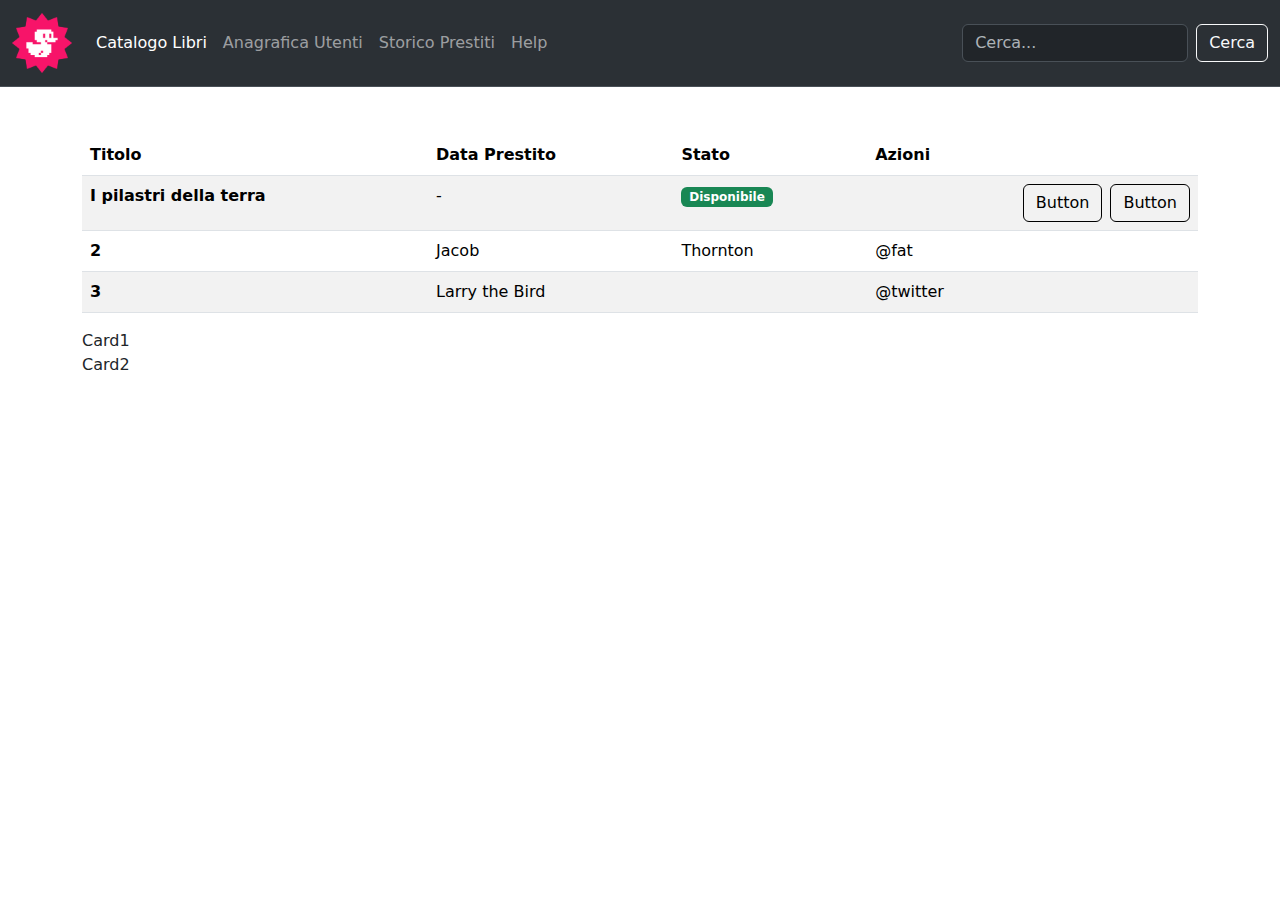
==== index.html @ 93fed4a9 "feat: add main table structure" ====
<!doctype html>
<html lang="en">
  <head>
    <meta charset="utf-8">
    <meta name="viewport" content="width=device-width, initial-scale=1">
    <title>Bootstrap Dashboard</title>
    <link href="https://cdn.jsdelivr.net/npm/bootstrap@5.3.3/dist/css/bootstrap.min.css" rel="stylesheet" integrity="sha384-QWTKZyjpPEjISv5WaRU9OFeRpok6YctnYmDr5pNlyT2bRjXh0JMhjY6hW+ALEwIH" crossorigin="anonymous">
    <link rel="stylesheet" href="./css/style.css">
  </head>
  <body>
    
    <!-- INSERIMENTO HEADER -->
     <header>
        <nav class="navbar navbar-expand-lg bg-body-tertiary navbar bg-dark border-bottom border-body" data-bs-theme="dark">
            <div class="container-fluid">
              <a class="navbar-brand" href="#">  
                <img src="./img/duck.png" class="ms-thumb" alt="quaqua">
              </a>
              <button class="navbar-toggler" type="button" data-bs-toggle="collapse" data-bs-target="#navbarSupportedContent" aria-controls="navbarSupportedContent" aria-expanded="false" aria-label="Toggle navigation">
                <span class="navbar-toggler-icon"></span>
              </button>
              <div class="collapse navbar-collapse" id="navbarSupportedContent">
                <ul class="navbar-nav me-auto mb-2 mb-lg-0">
                  <li class="nav-item">
                    <a class="nav-link active" aria-current="page" href="#">Catalogo Libri</a>
                  </li>
                  <li class="nav-item">
                    <a class="nav-link" href="#">Anagrafica Utenti</a>
                  </li>
                  <li class="nav-item">
                    <a class="nav-link" href="#">Storico Prestiti</a>
                  </li>
                  <li class="nav-item">
                    <a class="nav-link" href="#">Help</a>
                  </li>                  
                </ul>
                <form class="d-flex" role="search">
                  <input class="form-control me-2" type="search" placeholder="Cerca..." aria-label="Search">
                  <button class="btn btn-outline-light" type="submit">Cerca</button>
                </form>
              </div>
            </div>
          </nav>
     </header>
    <!-- /HEADER -->

    <!-- INSERIMENTO MAIN -->
    <main class="container mt-5">

            <div class="row align-items-start">
              <div class="col-12">
                
                <table class="table table-striped">
                    <thead>
                      <tr>
                        <th scope="col">Titolo</th>
                        <th scope="col">Data Prestito</th>
                        <th scope="col">Stato</th>
                        <th scope="col">Azioni</th>
                      </tr>
                    </thead>
                    <tbody>
                      <tr>
                        <th scope="row">I pilastri della terra</th>
                        <td>- </td>
                        <td><span class="badge text-bg-success">Disponibile</span></td>
                        <td>
                            <div class="d-grid gap-2 d-md-flex justify-content-md-end">
                                <button class="btn active" data-bs-toggle="button" aria-pressed="true">Button</button>
                                <button type="button" class="btn active" data-bs-toggle="button" aria-pressed="true">Button</button>
                            </div>
                        </td>
                      </tr>
                      <tr>
                        <th scope="row">2</th>
                        <td>Jacob</td>
                        <td>Thornton</td>
                        <td>@fat</td>
                      </tr>
                      <tr>
                        <th scope="row">3</th>
                        <td colspan="2">Larry the Bird</td>
                        <td>@twitter</td>
                      </tr>
                    </tbody>
                  </table>

              </div>
              
              <div class="col-12">                
                    <div class="row align-items-start">
                      
                      <div class="col-12">
                        Card1
                      </div>
                      
                      <div class="col-12">
                        Card2
                      </div>
                      
                    </div>
                </div>
            </div>
    </main>
    <!-- /MAIN -->


    <script src="https://cdn.jsdelivr.net/npm/bootstrap@5.3.3/dist/js/bootstrap.bundle.min.js" integrity="sha384-YvpcrYf0tY3lHB60NNkmXc5s9fDVZLESaAA55NDzOxhy9GkcIdslK1eN7N6jIeHz" crossorigin="anonymous"></script>
  </body>
</html>
---- css/style.css ----
.ms-thumb{
    width: 60px;
    height: 60px;
}
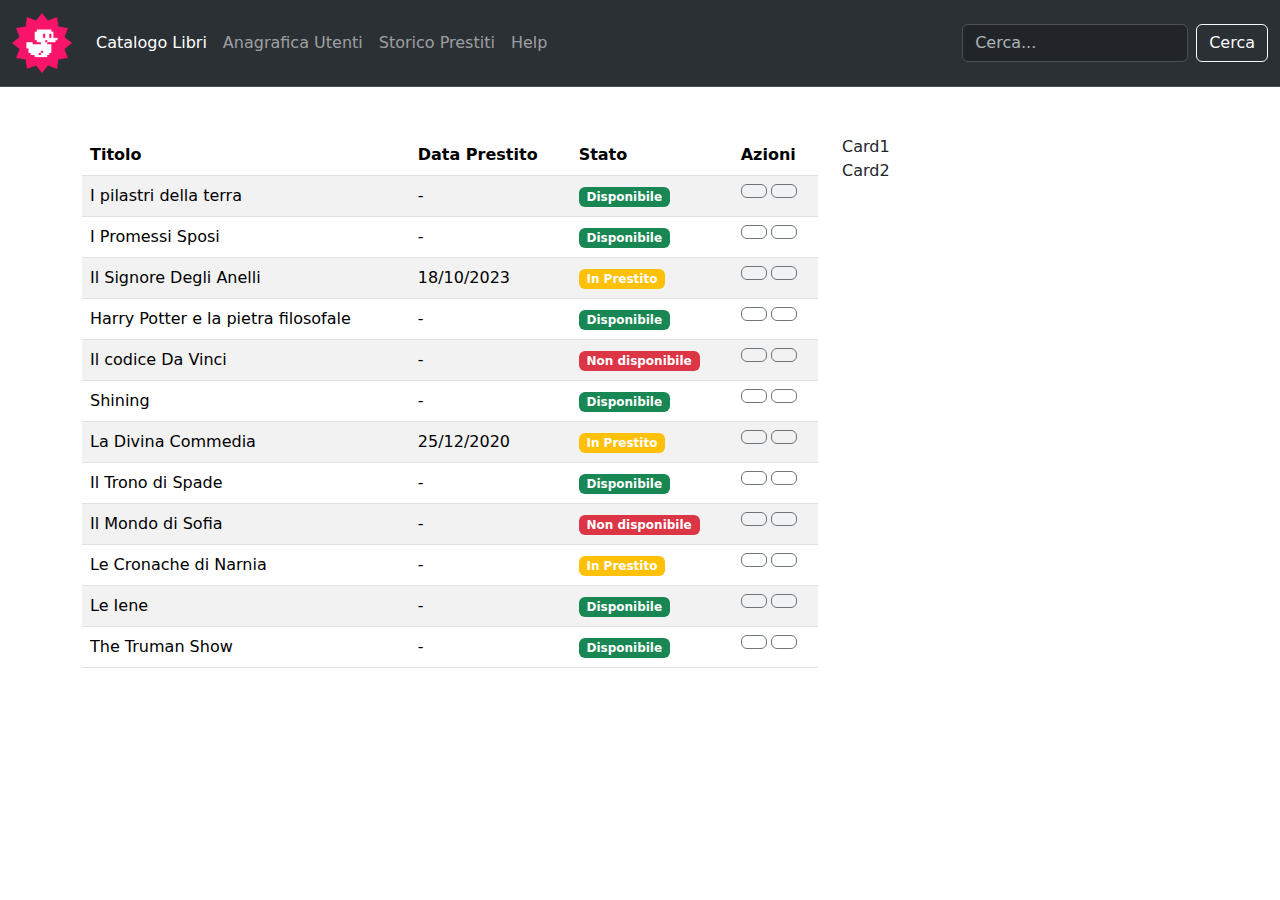
==== commit 4652709f: "feat: add main table details" ====
--- a/index.html
+++ b/index.html
@@ -4,7 +4,12 @@
     <meta charset="utf-8">
     <meta name="viewport" content="width=device-width, initial-scale=1">
     <title>Bootstrap Dashboard</title>
+     <!-- INSERIMENTO FONT AWESOME -->
+     <link rel="stylesheet" href="https://cdnjs.cloudflare.com/ajax/libs/font-awesome/6.6.0/css/all.min.css" integrity="sha512-Kc323vGBEqzTmouAECnVceyQqyqdsSiqLQISBL29aUW4U/M7pSPA/gEUZQqv1cwx4OnYxTxve5UMg5GT6L4JJg==" crossorigin="anonymous" referrerpolicy="no-referrer" />
+     <!-- /FONT AWESOME -->  
+     <!-- INSERIMENTO BOOTSTRAP -->
     <link href="https://cdn.jsdelivr.net/npm/bootstrap@5.3.3/dist/css/bootstrap.min.css" rel="stylesheet" integrity="sha384-QWTKZyjpPEjISv5WaRU9OFeRpok6YctnYmDr5pNlyT2bRjXh0JMhjY6hW+ALEwIH" crossorigin="anonymous">
+     <!-- /INSERIMENTO BOOTSTRAP -->
     <link rel="stylesheet" href="./css/style.css">
   </head>
   <body>
@@ -48,46 +53,168 @@
     <main class="container mt-5">
 
             <div class="row align-items-start">
-              <div class="col-12">
+              <div class="col-12 col-lg-8">
                 
                 <table class="table table-striped">
                     <thead>
                       <tr>
                         <th scope="col">Titolo</th>
-                        <th scope="col">Data Prestito</th>
+                        <th scope="col" class="d-none d-md-table-cell">Data Prestito</th>
                         <th scope="col">Stato</th>
                         <th scope="col">Azioni</th>
                       </tr>
                     </thead>
                     <tbody>
                       <tr>
-                        <th scope="row">I pilastri della terra</th>
-                        <td>- </td>
-                        <td><span class="badge text-bg-success">Disponibile</span></td>
-                        <td>
-                            <div class="d-grid gap-2 d-md-flex justify-content-md-end">
-                                <button class="btn active" data-bs-toggle="button" aria-pressed="true">Button</button>
-                                <button type="button" class="btn active" data-bs-toggle="button" aria-pressed="true">Button</button>
-                            </div>
-                        </td>
-                      </tr>
-                      <tr>
-                        <th scope="row">2</th>
-                        <td>Jacob</td>
-                        <td>Thornton</td>
-                        <td>@fat</td>
-                      </tr>
-                      <tr>
-                        <th scope="row">3</th>
-                        <td colspan="2">Larry the Bird</td>
-                        <td>@twitter</td>
-                      </tr>
+                        <th scope="row" style="font-weight: 400;">I pilastri della terra</th>                     
+                        <td class="d-none d-md-table-cell">- </td>
+                        <td><span class="badge text-bg-success">Disponibile</span></td>
+                        <td>
+                            <nav class="d-flex gap-1 ">
+                            <button class="btn btn-outline-secondary" type="submit"><i class="fa-solid fa-pencil"></i></button>
+                            <button class="btn btn-outline-secondary" type="submit"><i class="fa-solid fa-trash"></i></button>
+                            </nav>
+                        </td>
+                      </tr>
+                      
+                      <tr>
+                        <th scope="row" style="font-weight: 400;">I Promessi Sposi</th>                     
+                        <td class="d-none d-md-table-cell">- </td>
+                        <td><span class="badge text-bg-success">Disponibile</span></td>
+                        <td>
+                            <nav class="d-flex gap-1 ">
+                            <button class="btn btn-outline-secondary" type="submit"><i class="fa-solid fa-pencil"></i></button>
+                            <button class="btn btn-outline-secondary" type="submit"><i class="fa-solid fa-trash"></i></button>
+                            </nav>
+                        </td>
+                      </tr>
+
+                      <tr>
+                        <th scope="row" style="font-weight: 400;">Il Signore Degli Anelli</th>                     
+                        <td class="d-none d-md-table-cell">18/10/2023</td>
+                        <td><span class="badge text-bg-warning text-white">In Prestito</span></td>
+                        <td>
+                            <nav class="d-flex gap-1 ">
+                            <button class="btn btn-outline-secondary" type="submit"><i class="fa-solid fa-pencil"></i></button>
+                            <button class="btn btn-outline-secondary" type="submit"><i class="fa-solid fa-trash"></i></button>
+                            </nav>
+                        </td>
+                      </tr>
+
+                      <tr>
+                        <th scope="row" style="font-weight: 400;">Harry Potter e la pietra filosofale</th>                     
+                        <td class="d-none d-md-table-cell">- </td>
+                        <td><span class="badge text-bg-success">Disponibile</span></td>
+                        <td>
+                            <nav class="d-flex gap-1 ">
+                            <button class="btn btn-outline-secondary" type="submit"><i class="fa-solid fa-pencil"></i></button>
+                            <button class="btn btn-outline-secondary" type="submit"><i class="fa-solid fa-trash"></i></button>
+                            </nav>
+                        </td>
+                      </tr>
+
+                      <tr>
+                        <th scope="row" style="font-weight: 400;">Il codice Da Vinci</th>                     
+                        <td class="d-none d-md-table-cell">- </td>
+                        <td><span class="badge text-bg-danger">Non disponibile</span></td>
+                        <td>
+                            <nav class="d-flex gap-1 ">
+                            <button class="btn btn-outline-secondary" type="submit"><i class="fa-solid fa-pencil"></i></button>
+                            <button class="btn btn-outline-secondary" type="submit"><i class="fa-solid fa-trash"></i></button>
+                            </nav>
+                        </td>
+                      </tr>
+
+                      <tr>
+                        <th scope="row" style="font-weight: 400;">Shining</th>                     
+                        <td class="d-none d-md-table-cell">- </td>
+                        <td><span class="badge text-bg-success">Disponibile</span></td>
+                        <td>
+                            <nav class="d-flex gap-1 ">
+                            <button class="btn btn-outline-secondary" type="submit"><i class="fa-solid fa-pencil"></i></button>
+                            <button class="btn btn-outline-secondary" type="submit"><i class="fa-solid fa-trash"></i></button>
+                            </nav>
+                        </td>
+                      </tr>
+
+                      <tr>
+                        <th scope="row" style="font-weight: 400;">La Divina Commedia</th>                     
+                        <td class="d-none d-md-table-cell">25/12/2020 </td>
+                        <td><span class="badge text-bg-warning text-white">In Prestito</span></td>
+                        <td>
+                            <nav class="d-flex gap-1 ">
+                            <button class="btn btn-outline-secondary" type="submit"><i class="fa-solid fa-pencil"></i></button>
+                            <button class="btn btn-outline-secondary" type="submit"><i class="fa-solid fa-trash"></i></button>
+                            </nav>
+                        </td>
+                      </tr>
+
+                      <tr>
+                        <th scope="row" style="font-weight: 400;">Il Trono di Spade</th>                     
+                        <td class="d-none d-md-table-cell">- </td>
+                        <td><span class="badge text-bg-success">Disponibile</span></td>
+                        <td>
+                            <nav class="d-flex gap-1 ">
+                            <button class="btn btn-outline-secondary" type="submit"><i class="fa-solid fa-pencil"></i></button>
+                            <button class="btn btn-outline-secondary" type="submit"><i class="fa-solid fa-trash"></i></button>
+                            </nav>
+                        </td>
+                      </tr>
+
+                      <tr>
+                        <th scope="row" style="font-weight: 400;">Il Mondo di Sofia</th>                     
+                        <td class="d-none d-md-table-cell">- </td>
+                        <td><span class="badge text-bg-danger">Non disponibile</span></td>
+                        <td>
+                            <nav class="d-flex gap-1 ">
+                            <button class="btn btn-outline-secondary" type="submit"><i class="fa-solid fa-pencil"></i></button>
+                            <button class="btn btn-outline-secondary" type="submit"><i class="fa-solid fa-trash"></i></button>
+                            </nav>
+                        </td>
+                      </tr>
+
+                      <tr>
+                        <th scope="row" style="font-weight: 400;">Le Cronache di Narnia</th>                     
+                        <td class="d-none d-md-table-cell">- </td>
+                        <td><span class="badge text-bg-warning text-white">In Prestito</span></td>
+                        <td>
+                            <nav class="d-flex gap-1 ">
+                            <button class="btn btn-outline-secondary" type="submit"><i class="fa-solid fa-pencil"></i></button>
+                            <button class="btn btn-outline-secondary" type="submit"><i class="fa-solid fa-trash"></i></button>
+                            </nav>
+                        </td>
+                      </tr>
+
+                      <tr>
+                        <th scope="row" style="font-weight: 400;">Le Iene</th>                     
+                        <td class="d-none d-md-table-cell">- </td>
+                        <td><span class="badge text-bg-success">Disponibile</span></td>
+                        <td>
+                            <nav class="d-flex gap-1 ">
+                            <button class="btn btn-outline-secondary" type="submit"><i class="fa-solid fa-pencil"></i></button>
+                            <button class="btn btn-outline-secondary" type="submit"><i class="fa-solid fa-trash"></i></button>
+                            </nav>
+                        </td>
+                      </tr>
+
+                      <tr>
+                        <th scope="row" style="font-weight: 400;">The Truman Show</th>                     
+                        <td class="d-none d-md-table-cell">- </td>
+                        <td><span class="badge text-bg-success">Disponibile</span></td>
+                        <td>
+                            <nav class="d-flex gap-1 ">
+                            <button class="btn btn-outline-secondary" type="submit"><i class="fa-solid fa-pencil"></i></button>
+                            <button class="btn btn-outline-secondary" type="submit"><i class="fa-solid fa-trash"></i></button>
+                            </nav>
+                        </td>
+                      </tr>
+                      
                     </tbody>
                   </table>
 
               </div>
               
-              <div class="col-12">                
+              <div class="col-12 col-lg-4">                
                     <div class="row align-items-start">
                       
                       <div class="col-12">
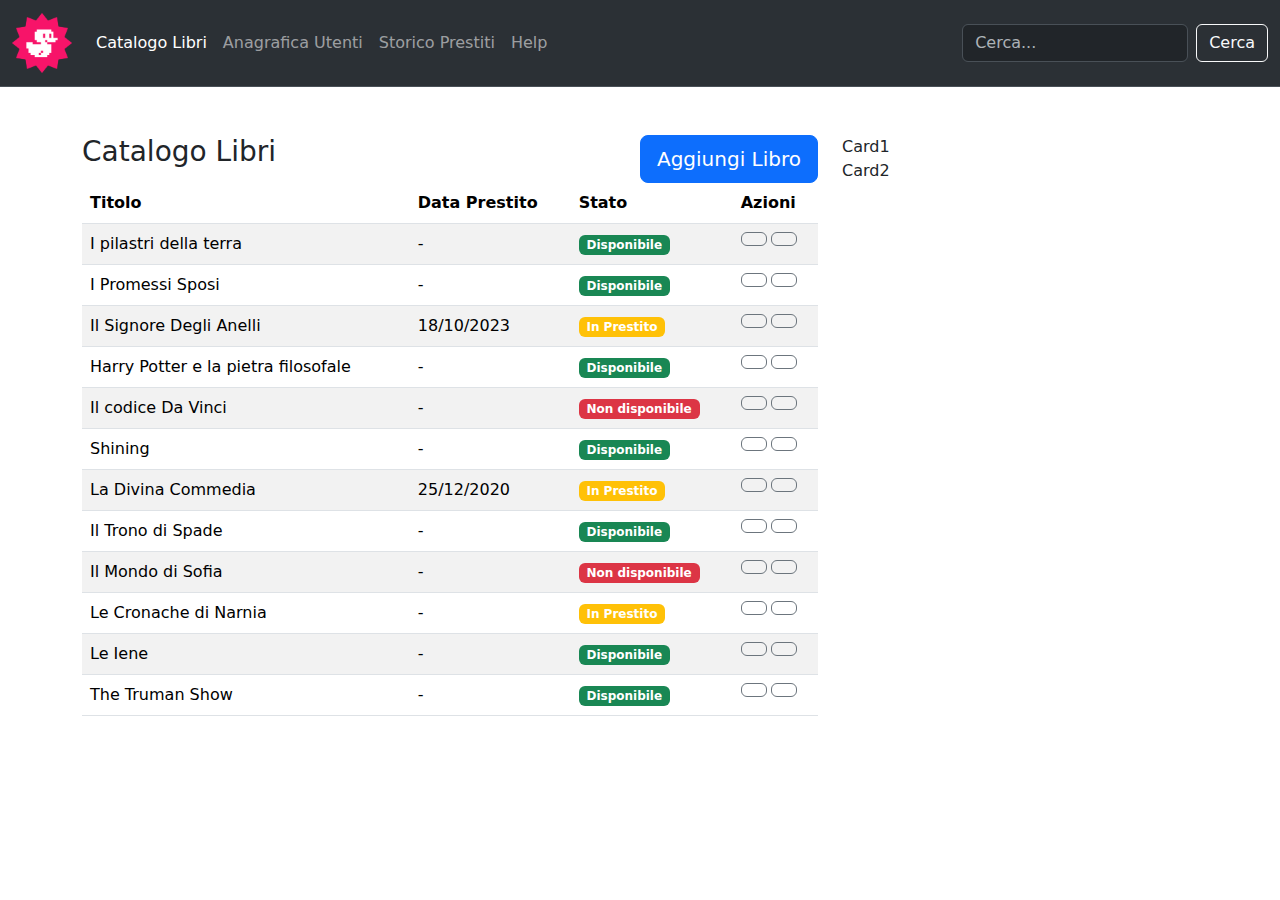
==== commit de52e639: "feat: add main title and button" ====
--- a/index.html
+++ b/index.html
@@ -51,10 +51,14 @@
 
     <!-- INSERIMENTO MAIN -->
     <main class="container mt-5">
-
-            <div class="row align-items-start">
-              <div class="col-12 col-lg-8">
-                
+        
+        <div class="row align-items-start">    
+            <div class="col-12 col-lg-8">
+                <div class="d-flex justify-content-between">
+                    <h3>Catalogo Libri</h3>
+                    <button type="button" class="btn btn-primary btn-lg">Aggiungi Libro</button>
+                </div>
+                <!-- /TABELLA PRINCIPALE -->
                 <table class="table table-striped">
                     <thead>
                       <tr>
@@ -208,26 +212,29 @@
                             </nav>
                         </td>
                       </tr>
-                      
                     </tbody>
-                  </table>
-
-              </div>
+                </table>
+                <!-- /TABELLA PRINCIPALE -->
+
+            </div>
               
-              <div class="col-12 col-lg-4">                
+            <div class="col-12 col-lg-4"> 
                     <div class="row align-items-start">
-                      
-                      <div class="col-12">
-                        Card1
-                      </div>
-                      
-                      <div class="col-12">
-                        Card2
-                      </div>
-                      
+                        
+                        <!-- INSERIMENTO CARD 1 -->
+                        <div class="col-12">
+                            Card1
+                        </div>
+                        <!-- /CARD 1 -->
+                        
+                        <!-- INSERIMENTO CARD 2 -->
+                        <div class="col-12">
+                            Card2
+                        </div>
+                        <!-- /CARD 2 -->
                     </div>
-                </div>
             </div>
+        </div>
     </main>
     <!-- /MAIN -->
 
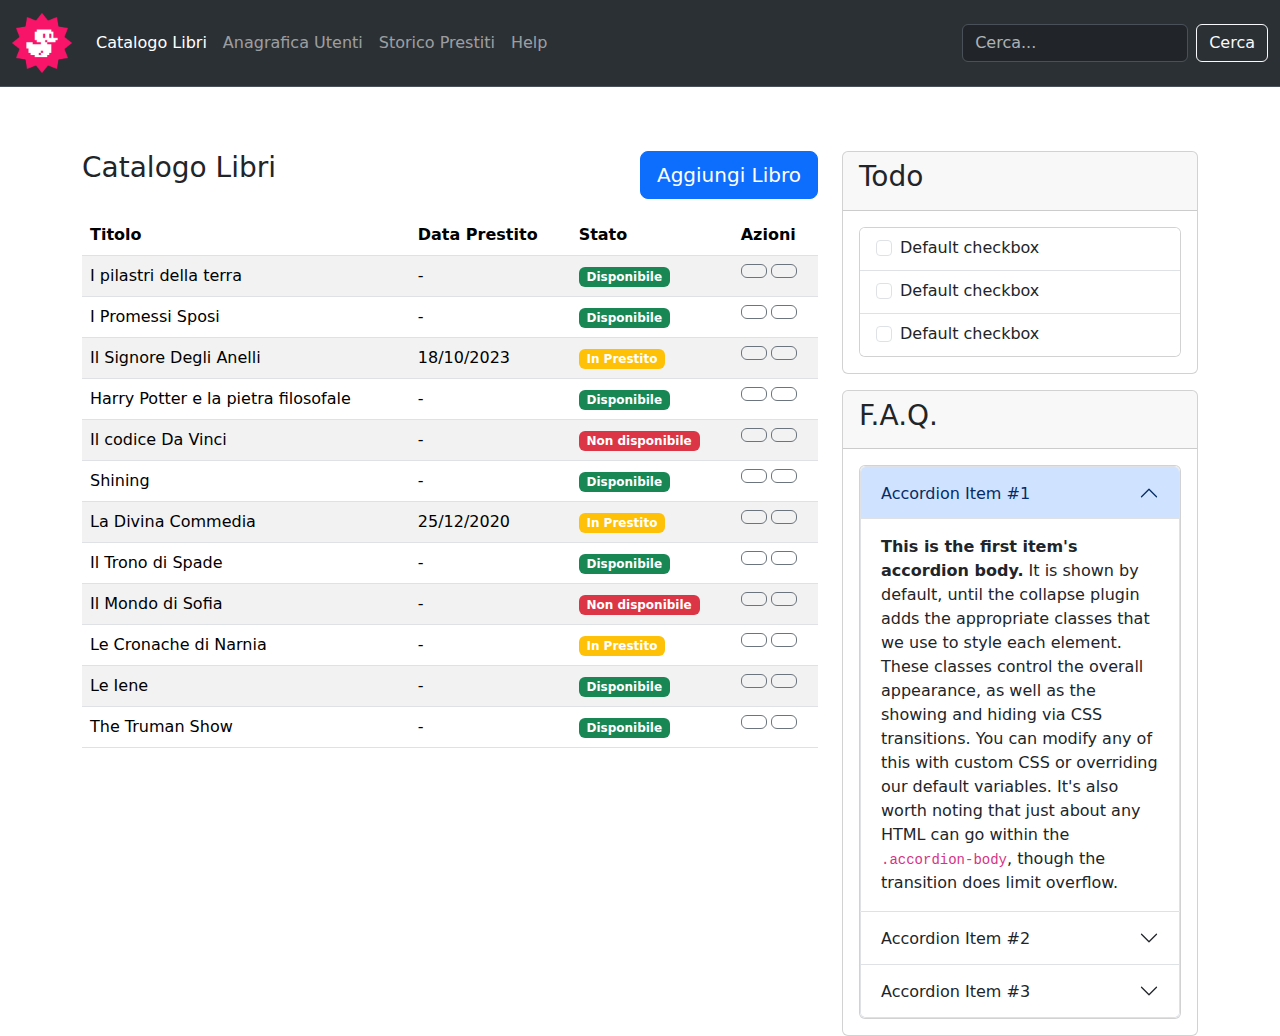
==== commit 51b400a0: "feat: add cards structure" ====
--- a/index.html
+++ b/index.html
@@ -54,7 +54,7 @@
         
         <div class="row align-items-start">    
             <div class="col-12 col-lg-8">
-                <div class="d-flex justify-content-between">
+                <div class="d-flex justify-content-between my-3">
                     <h3>Catalogo Libri</h3>
                     <button type="button" class="btn btn-primary btn-lg">Aggiungi Libro</button>
                 </div>
@@ -222,14 +222,91 @@
                     <div class="row align-items-start">
                         
                         <!-- INSERIMENTO CARD 1 -->
-                        <div class="col-12">
-                            Card1
+                        <div class="col-12 my-3">
+                            <div class="card">
+                                <div class="card-header">
+                                  <h3>Todo</h3>
+                                </div>
+                                <div class="card-body">
+                                    <div class="card" style="width: 100%;">
+                                        <ul class="list-group list-group-flush">
+                                          <li class="list-group-item"><div class="form-check">
+                                            <input class="form-check-input" type="checkbox" value="" id="flexCheckDefault">
+                                            <label class="form-check-label" for="flexCheckDefault">
+                                              Default checkbox
+                                            </label>
+                                          </div></li>
+                                          <li class="list-group-item"><div class="form-check">
+                                            <input class="form-check-input" type="checkbox" value="" id="flexCheckDefault">
+                                            <label class="form-check-label" for="flexCheckDefault">
+                                              Default checkbox
+                                            </label>
+                                          </div></li>
+                                          <li class="list-group-item"><div class="form-check">
+                                            <input class="form-check-input" type="checkbox" value="" id="flexCheckDefault">
+                                            <label class="form-check-label" for="flexCheckDefault">
+                                              Default checkbox
+                                            </label>
+                                          </div></li>
+                                        </ul>
+                                      </div>
+                                </div>
+                              </div>
+
                         </div>
                         <!-- /CARD 1 -->
                         
                         <!-- INSERIMENTO CARD 2 -->
                         <div class="col-12">
-                            Card2
+                            <div class="card">
+                                <div class="card-header">
+                                  <h3>F.A.Q.</h3>
+                                </div>
+                                <div class="card-body">
+                                    <div class="card" style="width: 100%;">
+                                        
+                                        <div class="accordion" id="accordionExample">
+                                            <div class="accordion-item">
+                                              <h2 class="accordion-header">
+                                                <button class="accordion-button" type="button" data-bs-toggle="collapse" data-bs-target="#collapseOne" aria-expanded="true" aria-controls="collapseOne">
+                                                  Accordion Item #1
+                                                </button>
+                                              </h2>
+                                              <div id="collapseOne" class="accordion-collapse collapse show" data-bs-parent="#accordionExample">
+                                                <div class="accordion-body">
+                                                  <strong>This is the first item's accordion body.</strong> It is shown by default, until the collapse plugin adds the appropriate classes that we use to style each element. These classes control the overall appearance, as well as the showing and hiding via CSS transitions. You can modify any of this with custom CSS or overriding our default variables. It's also worth noting that just about any HTML can go within the <code>.accordion-body</code>, though the transition does limit overflow.
+                                                </div>
+                                              </div>
+                                            </div>
+                                            <div class="accordion-item">
+                                              <h2 class="accordion-header">
+                                                <button class="accordion-button collapsed" type="button" data-bs-toggle="collapse" data-bs-target="#collapseTwo" aria-expanded="false" aria-controls="collapseTwo">
+                                                  Accordion Item #2
+                                                </button>
+                                              </h2>
+                                              <div id="collapseTwo" class="accordion-collapse collapse" data-bs-parent="#accordionExample">
+                                                <div class="accordion-body">
+                                                  <strong>This is the second item's accordion body.</strong> It is hidden by default, until the collapse plugin adds the appropriate classes that we use to style each element. These classes control the overall appearance, as well as the showing and hiding via CSS transitions. You can modify any of this with custom CSS or overriding our default variables. It's also worth noting that just about any HTML can go within the <code>.accordion-body</code>, though the transition does limit overflow.
+                                                </div>
+                                              </div>
+                                            </div>
+                                            <div class="accordion-item">
+                                              <h2 class="accordion-header">
+                                                <button class="accordion-button collapsed" type="button" data-bs-toggle="collapse" data-bs-target="#collapseThree" aria-expanded="false" aria-controls="collapseThree">
+                                                  Accordion Item #3
+                                                </button>
+                                              </h2>
+                                              <div id="collapseThree" class="accordion-collapse collapse" data-bs-parent="#accordionExample">
+                                                <div class="accordion-body">
+                                                  <strong>This is the third item's accordion body.</strong> It is hidden by default, until the collapse plugin adds the appropriate classes that we use to style each element. These classes control the overall appearance, as well as the showing and hiding via CSS transitions. You can modify any of this with custom CSS or overriding our default variables. It's also worth noting that just about any HTML can go within the <code>.accordion-body</code>, though the transition does limit overflow.
+                                                </div>
+                                              </div>
+                                            </div>
+                                          </div>
+
+                                      </div>
+                                </div>
+                              </div>
                         </div>
                         <!-- /CARD 2 -->
                     </div>
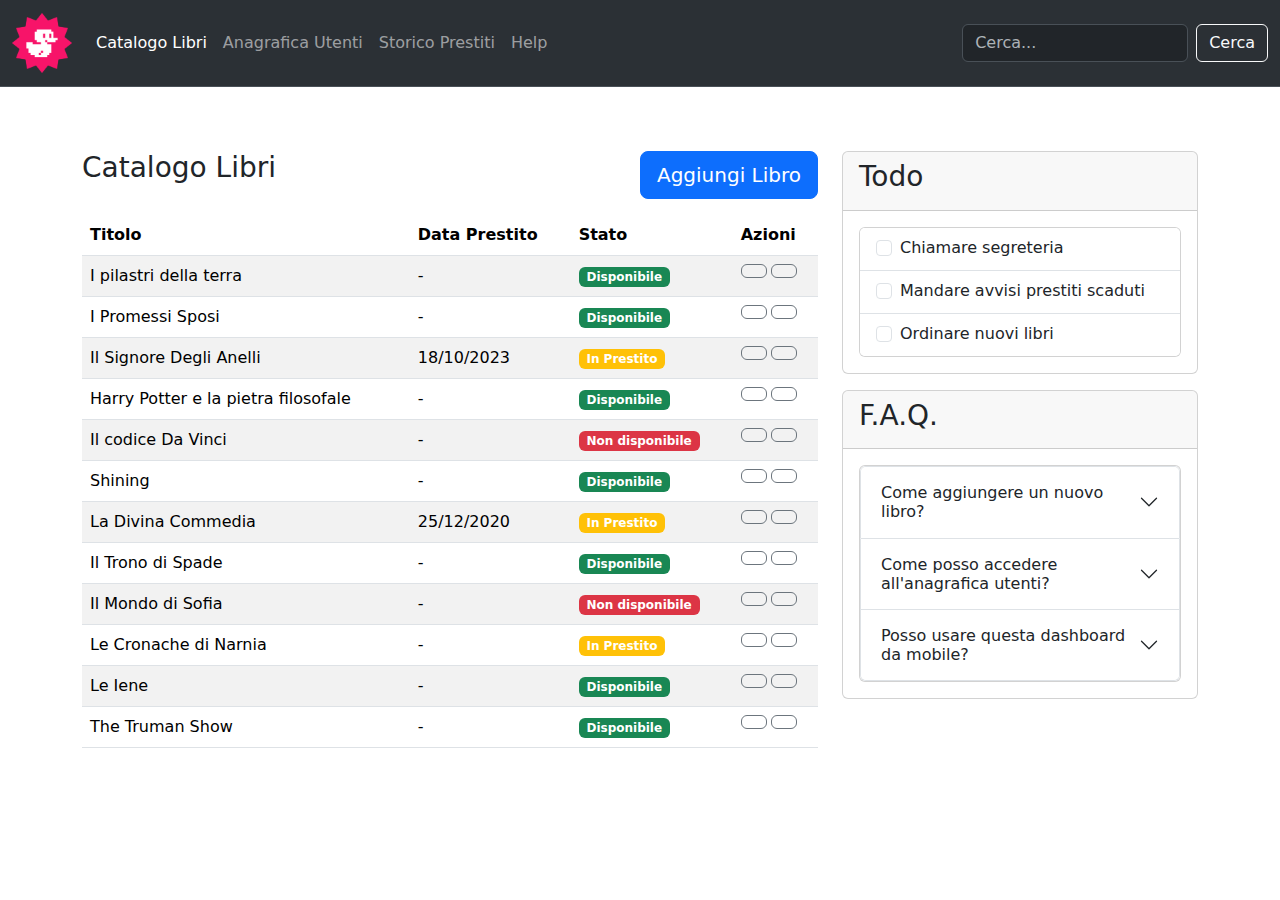
==== commit dacb58af: "finish project" ====
--- a/index.html
+++ b/index.html
@@ -231,21 +231,21 @@
                                     <div class="card" style="width: 100%;">
                                         <ul class="list-group list-group-flush">
                                           <li class="list-group-item"><div class="form-check">
-                                            <input class="form-check-input" type="checkbox" value="" id="flexCheckDefault">
-                                            <label class="form-check-label" for="flexCheckDefault">
-                                              Default checkbox
+                                            <input class="form-check-input" type="checkbox" value="" id="flexCheckDefault1">
+                                            <label class="form-check-label" for="flexCheckDefault1">
+                                              Chiamare segreteria
                                             </label>
                                           </div></li>
                                           <li class="list-group-item"><div class="form-check">
-                                            <input class="form-check-input" type="checkbox" value="" id="flexCheckDefault">
-                                            <label class="form-check-label" for="flexCheckDefault">
-                                              Default checkbox
+                                            <input class="form-check-input" type="checkbox" value="" id="flexCheckDefault2">
+                                            <label class="form-check-label" for="flexCheckDefault2">
+                                              Mandare avvisi prestiti scaduti
                                             </label>
                                           </div></li>
                                           <li class="list-group-item"><div class="form-check">
-                                            <input class="form-check-input" type="checkbox" value="" id="flexCheckDefault">
-                                            <label class="form-check-label" for="flexCheckDefault">
-                                              Default checkbox
+                                            <input class="form-check-input" type="checkbox" value="" id="flexCheckDefault3">
+                                            <label class="form-check-label" for="flexCheckDefault3">
+                                              Ordinare nuovi libri
                                             </label>
                                           </div></li>
                                         </ul>
@@ -268,38 +268,32 @@
                                         <div class="accordion" id="accordionExample">
                                             <div class="accordion-item">
                                               <h2 class="accordion-header">
-                                                <button class="accordion-button" type="button" data-bs-toggle="collapse" data-bs-target="#collapseOne" aria-expanded="true" aria-controls="collapseOne">
-                                                  Accordion Item #1
+                                                <button class="accordion-button collapsed" type="button" data-bs-toggle="collapse" data-bs-target="#collapseOne" aria-expanded="false" aria-controls="collapseOne">
+                                                  Come aggiungere un nuovo libro?
                                                 </button>
                                               </h2>
-                                              <div id="collapseOne" class="accordion-collapse collapse show" data-bs-parent="#accordionExample">
-                                                <div class="accordion-body">
-                                                  <strong>This is the first item's accordion body.</strong> It is shown by default, until the collapse plugin adds the appropriate classes that we use to style each element. These classes control the overall appearance, as well as the showing and hiding via CSS transitions. You can modify any of this with custom CSS or overriding our default variables. It's also worth noting that just about any HTML can go within the <code>.accordion-body</code>, though the transition does limit overflow.
-                                                </div>
+                                              <div id="collapseOne" class="accordion-collapse collapse" data-bs-parent="#accordionExample">
+                                                <div class="accordion-body"> Hola </div>
                                               </div>
                                             </div>
                                             <div class="accordion-item">
                                               <h2 class="accordion-header">
                                                 <button class="accordion-button collapsed" type="button" data-bs-toggle="collapse" data-bs-target="#collapseTwo" aria-expanded="false" aria-controls="collapseTwo">
-                                                  Accordion Item #2
+                                                  Come posso accedere all'anagrafica utenti?
                                                 </button>
                                               </h2>
                                               <div id="collapseTwo" class="accordion-collapse collapse" data-bs-parent="#accordionExample">
-                                                <div class="accordion-body">
-                                                  <strong>This is the second item's accordion body.</strong> It is hidden by default, until the collapse plugin adds the appropriate classes that we use to style each element. These classes control the overall appearance, as well as the showing and hiding via CSS transitions. You can modify any of this with custom CSS or overriding our default variables. It's also worth noting that just about any HTML can go within the <code>.accordion-body</code>, though the transition does limit overflow.
-                                                </div>
+                                                <div class="accordion-body"> Ciao </div>
                                               </div>
                                             </div>
                                             <div class="accordion-item">
                                               <h2 class="accordion-header">
                                                 <button class="accordion-button collapsed" type="button" data-bs-toggle="collapse" data-bs-target="#collapseThree" aria-expanded="false" aria-controls="collapseThree">
-                                                  Accordion Item #3
+                                                  Posso usare questa dashboard da mobile?
                                                 </button>
                                               </h2>
                                               <div id="collapseThree" class="accordion-collapse collapse" data-bs-parent="#accordionExample">
-                                                <div class="accordion-body">
-                                                  <strong>This is the third item's accordion body.</strong> It is hidden by default, until the collapse plugin adds the appropriate classes that we use to style each element. These classes control the overall appearance, as well as the showing and hiding via CSS transitions. You can modify any of this with custom CSS or overriding our default variables. It's also worth noting that just about any HTML can go within the <code>.accordion-body</code>, though the transition does limit overflow.
-                                                </div>
+                                                <div class="accordion-body"> più avanti non troverai testo </div>
                                               </div>
                                             </div>
                                           </div>
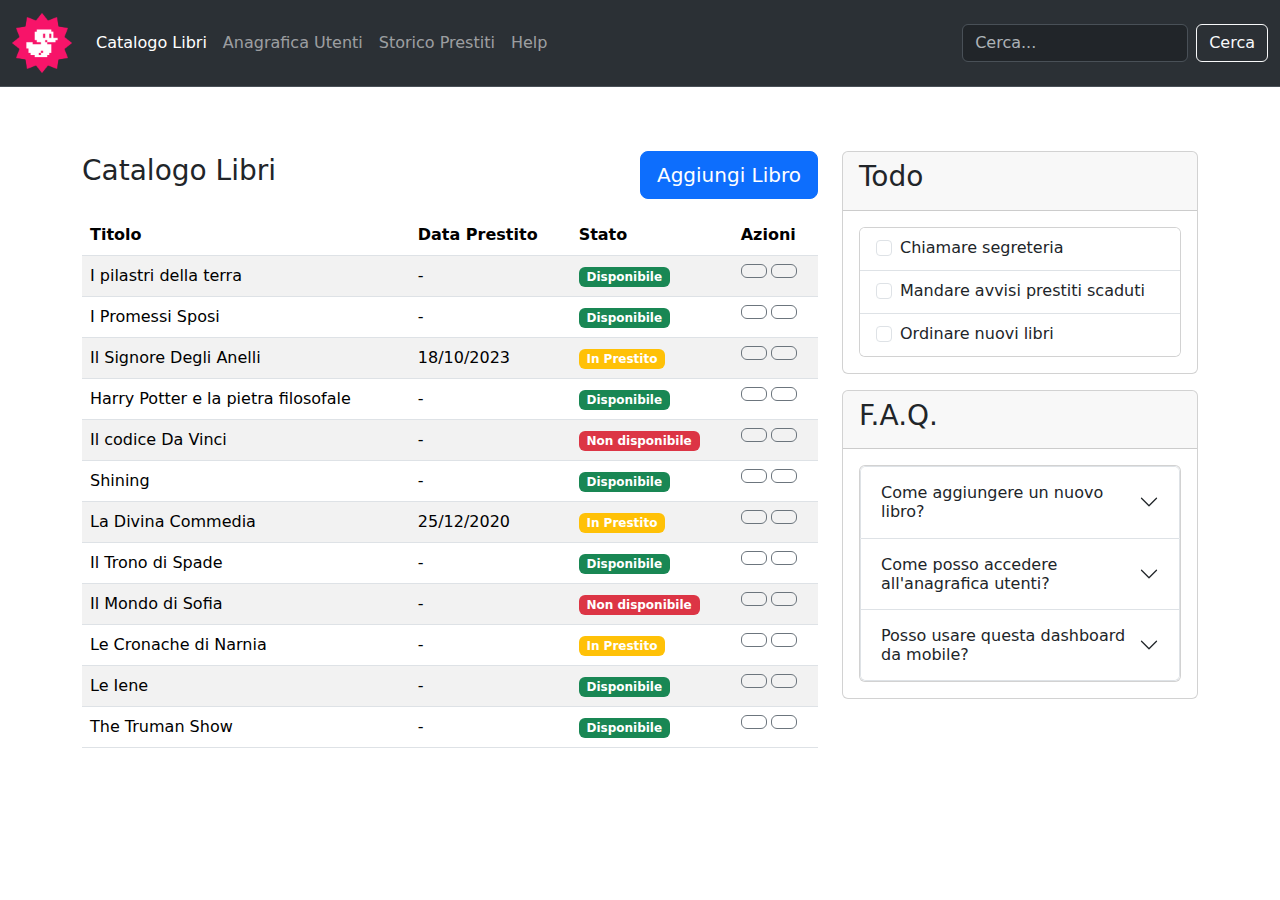
==== commit 6fc6b8f1: "fix: align main title and button" ====
--- a/index.html
+++ b/index.html
@@ -15,7 +15,7 @@
   <body>
     
     <!-- INSERIMENTO HEADER -->
-     <header>
+     <header class="position-sticky top-0 left-0 z-3">
         <nav class="navbar navbar-expand-lg bg-body-tertiary navbar bg-dark border-bottom border-body" data-bs-theme="dark">
             <div class="container-fluid">
               <a class="navbar-brand" href="#">  
@@ -54,7 +54,7 @@
         
         <div class="row align-items-start">    
             <div class="col-12 col-lg-8">
-                <div class="d-flex justify-content-between my-3">
+                <div class="d-flex justify-content-between align-items-center my-3">
                     <h3>Catalogo Libri</h3>
                     <button type="button" class="btn btn-primary btn-lg">Aggiungi Libro</button>
                 </div>
